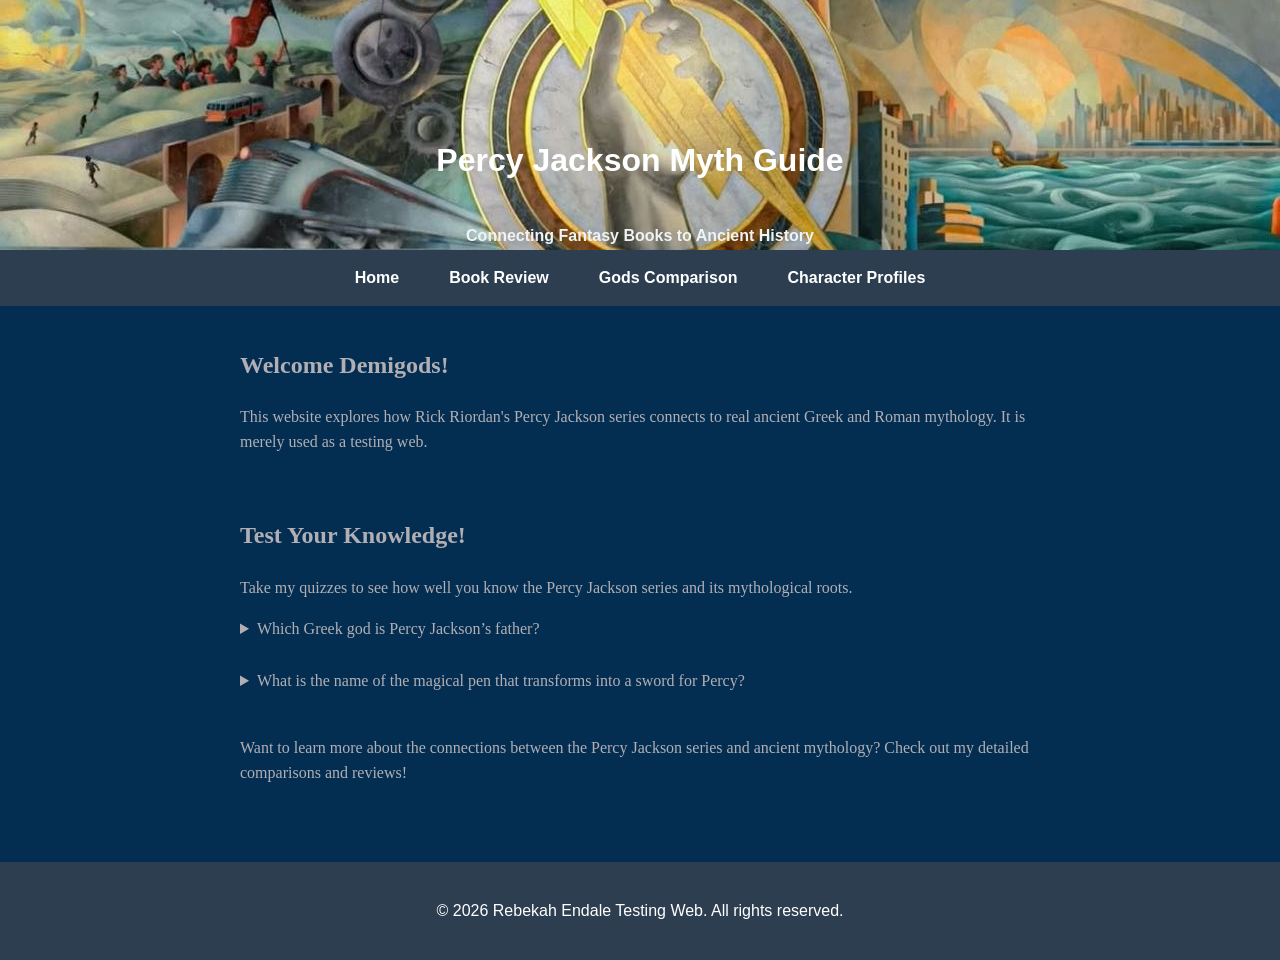
==== index.html @ eb33d8f5 "push it" ====
<!DOCTYPE html>
<html lang="en">
<head>
    <meta charset="UTF-8">
    <meta name="viewport" content="width=device-width, initial-scale=1.0">
    <meta name="description" content="A website that explores the connections between Rick Riordan's Percy Jackson series and ancient Greek and Roman mythology.">

<meta name="keywords"content="Percy Jackson, Greek Mythology, Gods Comparison, Book Review,Character Profiles" />
    <title>Percy Jackson Myth Guide</title>
    <link rel="stylesheet" href="./style.css">
</head>

<body>
    <header class="hero-header">
        <br><br><br><br><br>
        <h1 style=" color: rgb(255, 255, 255);">Percy Jackson Myth Guide</h1>
        <p style=" color: rgb(239, 243, 244);"><strong>Connecting Fantasy Books to Ancient History</strong></p>
    </header>

    <nav class="nav">
        <a href="./index.html">Home</a>
        <a href="./Review.html">Book Review</a>
        <a href="./gods.html">Gods Comparison</a>
        <a href="./profile.html">Character Profiles</a>
    </nav> 


    <main>
        <section class="intro">
        <h2>Welcome Demigods!</h2>
        <p style="font-size: 16px; font-family:inherit;">This website explores how Rick Riordan's Percy Jackson series connects to real ancient Greek and Roman mythology. It is merely used as a testing web.</p>
        </section>
       <br>
       <section class="questions">
        <h2>Test Your Knowledge!</h2>
        <p style="font-size: 16px; font-family:inherit;">Take my quizzes to see how well you know the Percy Jackson series and its mythological roots.</p>
       <details>
        <summary>Which Greek god is Percy Jackson’s father?</summary>
            <p>Percy Jackson’s father is Poseidon, the Greek god of the sea.</p>
        </details><br>
        <details>
            <summary>What is the name of the magical pen that transforms into a sword for Percy?</summary>
            <p>The magical pen that transforms into a sword for Percy is called Riptide.</p>
        </details><br>
        </section>
        <section class="instructions">
        <p>Want to learn more about the connections between the Percy Jackson series and ancient mythology? Check out my detailed comparisons and reviews!</p>
        </section>
    </main>
    <footer>
    <p>&copy; 2026 Rebekah Endale Testing Web. All rights reserved.</p>
    </footer>

    
</body>
</html>
---- style.css ----
body {
            font-family: Arial, sans-serif;
            margin: 0;
            padding: 0;
            background-color: #042e51;
            color: rgb(177, 175, 180);
            line-height: 1.6;
        }
        .hero-header {
           
            background-image: url('Percy.jpg');
            background-size: cover;
            background-position: center;
            height: 250px; 
            display: flex;
            flex-direction: column;
            justify-content: center;
            align-items: center;
            text-align: center;
            position: relative;
        }

        #header {
            font-size: 40px;
            Color: black;
            text-shadow: 2px 2px 4px rgba(0, 0, 0, 0.5);
        }
        .nav {
    background-color: #2c3e50;
    padding: 15px;
    display: flex;             
    justify-content: center;   
    gap: 50px; 
                
}
.nav a {
    color: rgb(255, 255, 255);
    text-decoration: none;
    font-weight: bold;
}
main {
    font-family: Cinzel, serif;
    padding: 20px;
    max-width: 800px;
    margin: 0 auto;
}
#float-container {
      float: left;          
      width: 250px;
      height: 300px;
      margin-right: 15px;
    }

}
.grid-container {
      display: grid;                               
      grid-template-columns: repeat(6, 1fr);       
      gap: 10px;
      grid: nowrap 
}
.grid-item {
        background-color: #f0f0f0;                    
        padding: 20px;                                
        text-align: center;                           
        border: 1px solid #0a0000;
        color:#0a0000
    }
.center-text {
    text-align: center;
    color: rgb(99, 112, 2);
    text-shadow: 1px 1px 2px rgba(0, 0, 0, 0.5);
}
.subtitle {
    font-size: 20px;
    color: rgb(99, 112, 2);
    font-style: italic;
    text-shadow: 1px 1px 2px rgba(0, 0, 0, 0.5);
    margin-top: -15px
}
.review-card {
    background: rgba(15, 23, 42, 0.6);
    border: 1px solid #334155;
    border-radius: 12px;
    padding: 25px;
    gap: 30px;
    box-shadow: 0 10px 25px rgba(0, 0, 0, 0.3);
    display: flex;
    align-items: flex-start;
    gap: 30px; 
    margin-top: 20px;
}
.review-details {
    flex: 1; 
}

.review-details h3 {
    color: #ffd700; 
    margin-top: 10px;
    margin-bottom: 5px;
}

.review-details p {
    color: #ffffff;
    line-height: 1.5;
}

.badge {
    color: #ffd700;
    font-weight: bold;
}
.profile-card {
    background: rgba(15, 23, 42, 0.6);
    border: 1px solid #334155;
    border-radius: 12px;
    padding: 25px;
    display: flex;
    gap: 30px;
    box-shadow: 0 10px 25px rgba(0, 0, 0, 0.3);
    align-items: flex-start;
    gap: 30px; 
    margin-top: 20px;
    flex-direction: row
}
.profile-content {
  display: flex;
  align-items: flex-start;
  flex-wrap: nowrap; 
  gap: 20px;               
}
.table-container {
    overflow-x: auto; 
    margin-top: 20px;
}

.gods-table {
    width: 100%;
    border-collapse: collapse;
    background-color: #f0f0f0;
    color: #0a0000;
}

.gods-table th, .gods-table td {
    border: 1px solid #0a0000;
    padding: 12px;
    text-align: left;
}

.gods-table th {
    background-color: #2c3e50;
    color: #ffffff;
}

footer {
    text-align: center;
    padding: 20px;
    background-color: #2c3e50;
    color: #ffffff;
    margin-top: 40px;
}
@media (max-width: 600px) {
    .profile-card, .review-card {
        flex-direction: column; 
        align-items: center;
        text-align: center;
    }

    .profile-img, .review-img {
        width: 180px;
    }

    .nav {
        gap: 10px;
    }
}

@media (min-width: 1400px) {
    main {
        max-width: 1200px;
    }

    body {
        font-size: 1.1rem;
    }
}
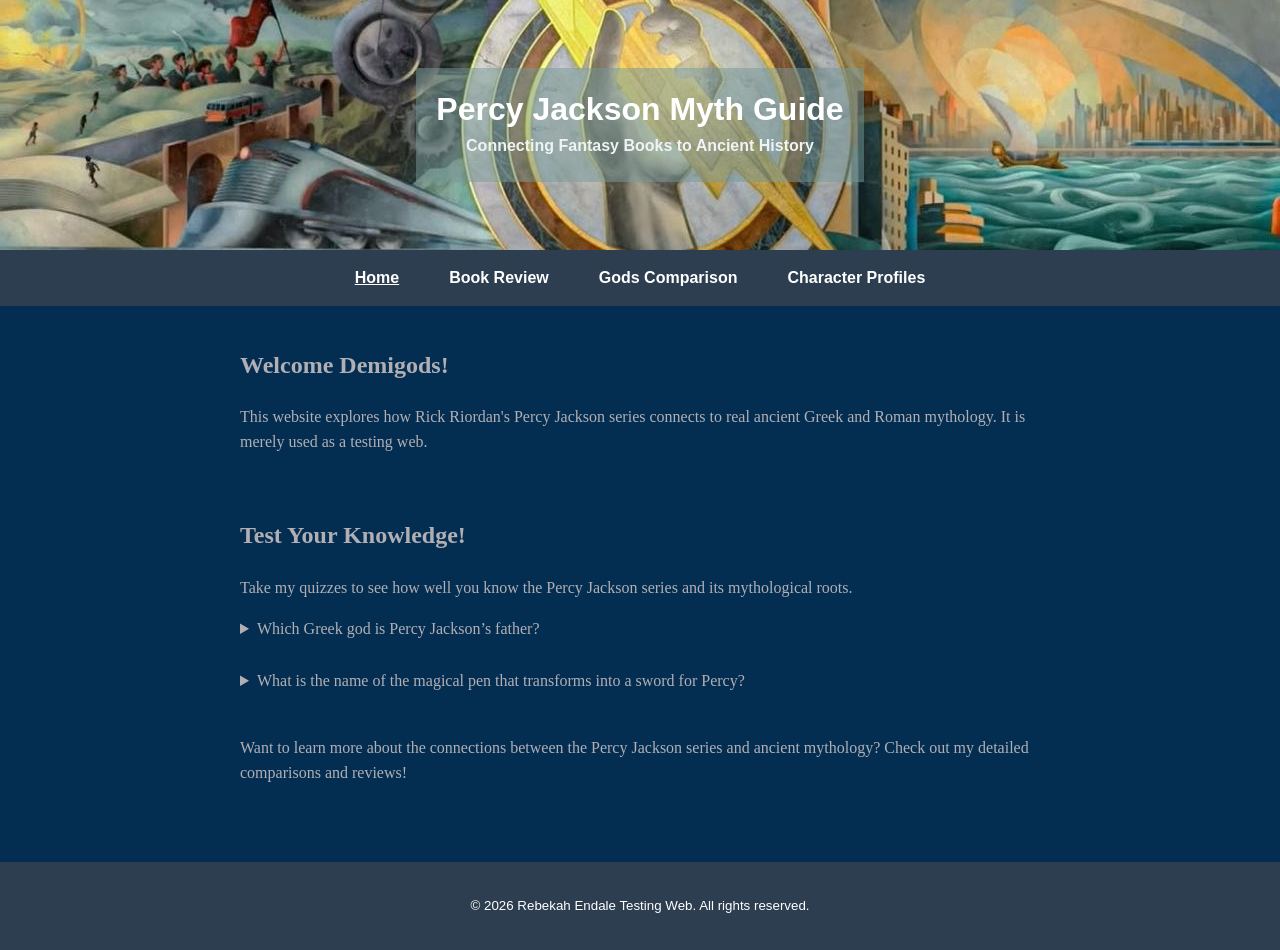
==== commit c29edb21: "too much bro" ====
--- a/index.html
+++ b/index.html
@@ -12,14 +12,15 @@
 
 <body>
     <header class="hero-header">
-        <br><br><br><br><br>
-        <h1 style=" color: rgb(255, 255, 255);">Percy Jackson Myth Guide</h1>
-        <p style=" color: rgb(239, 243, 244);"><strong>Connecting Fantasy Books to Ancient History</strong></p>
+        <div class="hero-padding">
+        <h1>Percy Jackson Myth Guide</h1>
+        <p>Connecting Fantasy Books to Ancient History</p>
+       </div>
     </header>
 
     <nav class="nav">
-        <a href="./index.html">Home</a>
-        <a href="./Review.html">Book Review</a>
+        <a href="./index.html" class="active">Home</a>
+        <a href="./review.html">Book Review</a>
         <a href="./gods.html">Gods Comparison</a>
         <a href="./profile.html">Character Profiles</a>
     </nav> 
--- a/style.css
+++ b/style.css
@@ -6,18 +6,37 @@
             color: rgb(177, 175, 180);
             line-height: 1.6;
         }
+
         .hero-header {
-           
+
             background-image: url('Percy.jpg');
             background-size: cover;
             background-position: center;
-            height: 250px; 
+            height: 250px;
             display: flex;
             flex-direction: column;
             justify-content: center;
             align-items: center;
             text-align: center;
             position: relative;
+        }
+
+        .hero-padding {
+            background-color: rgb(118 154 153 / 50%);
+            padding: 20px;
+        }
+
+        .hero-header h1 {
+            color: rgb(255, 255, 255);
+            line-height: 0;
+
+        }
+
+        .hero-header p {
+            color: rgb(239, 243, 244);
+            font-weight: bold;
+            line-height: 0;
+            padding-top: 1rem;
         }
 
         #header {
@@ -25,161 +44,182 @@
             Color: black;
             text-shadow: 2px 2px 4px rgba(0, 0, 0, 0.5);
         }
+
         .nav {
-    background-color: #2c3e50;
-    padding: 15px;
-    display: flex;             
-    justify-content: center;   
-    gap: 50px; 
-                
-}
-.nav a {
-    color: rgb(255, 255, 255);
-    text-decoration: none;
-    font-weight: bold;
-}
-main {
-    font-family: Cinzel, serif;
-    padding: 20px;
-    max-width: 800px;
-    margin: 0 auto;
-}
-#float-container {
-      float: left;          
-      width: 250px;
-      height: 300px;
-      margin-right: 15px;
-    }
-
-}
-.grid-container {
-      display: grid;                               
-      grid-template-columns: repeat(6, 1fr);       
-      gap: 10px;
-      grid: nowrap 
-}
-.grid-item {
-        background-color: #f0f0f0;                    
-        padding: 20px;                                
-        text-align: center;                           
-        border: 1px solid #0a0000;
-        color:#0a0000
-    }
-.center-text {
-    text-align: center;
-    color: rgb(99, 112, 2);
-    text-shadow: 1px 1px 2px rgba(0, 0, 0, 0.5);
-}
-.subtitle {
-    font-size: 20px;
-    color: rgb(99, 112, 2);
-    font-style: italic;
-    text-shadow: 1px 1px 2px rgba(0, 0, 0, 0.5);
-    margin-top: -15px
-}
-.review-card {
-    background: rgba(15, 23, 42, 0.6);
-    border: 1px solid #334155;
-    border-radius: 12px;
-    padding: 25px;
-    gap: 30px;
-    box-shadow: 0 10px 25px rgba(0, 0, 0, 0.3);
-    display: flex;
-    align-items: flex-start;
-    gap: 30px; 
-    margin-top: 20px;
-}
-.review-details {
-    flex: 1; 
-}
-
-.review-details h3 {
-    color: #ffd700; 
-    margin-top: 10px;
-    margin-bottom: 5px;
-}
-
-.review-details p {
-    color: #ffffff;
-    line-height: 1.5;
-}
-
-.badge {
-    color: #ffd700;
-    font-weight: bold;
-}
-.profile-card {
-    background: rgba(15, 23, 42, 0.6);
-    border: 1px solid #334155;
-    border-radius: 12px;
-    padding: 25px;
-    display: flex;
-    gap: 30px;
-    box-shadow: 0 10px 25px rgba(0, 0, 0, 0.3);
-    align-items: flex-start;
-    gap: 30px; 
-    margin-top: 20px;
-    flex-direction: row
-}
-.profile-content {
-  display: flex;
-  align-items: flex-start;
-  flex-wrap: nowrap; 
-  gap: 20px;               
-}
-.table-container {
-    overflow-x: auto; 
-    margin-top: 20px;
-}
-
-.gods-table {
-    width: 100%;
-    border-collapse: collapse;
-    background-color: #f0f0f0;
-    color: #0a0000;
-}
-
-.gods-table th, .gods-table td {
-    border: 1px solid #0a0000;
-    padding: 12px;
-    text-align: left;
-}
-
-.gods-table th {
-    background-color: #2c3e50;
-    color: #ffffff;
-}
-
-footer {
-    text-align: center;
-    padding: 20px;
-    background-color: #2c3e50;
-    color: #ffffff;
-    margin-top: 40px;
-}
-@media (max-width: 600px) {
-    .profile-card, .review-card {
-        flex-direction: column; 
-        align-items: center;
-        text-align: center;
-    }
-
-    .profile-img, .review-img {
-        width: 180px;
-    }
-
-    .nav {
-        gap: 10px;
-    }
-}
-
-@media (min-width: 1400px) {
-    main {
-        max-width: 1200px;
-    }
-
-    body {
-        font-size: 1.1rem;
-    }
-}
-    +            background-color: #2c3e50;
+            padding: 15px;
+            display: flex;
+            justify-content: center;
+            gap: 50px;
+        }
+
+        .nav a {
+            color: rgb(255, 255, 255);
+            text-decoration: none;
+            font-weight: bold;
+        }
+        .nav a:hover {
+            text-decoration: underline;
+        }
+        .nav a.active {
+            text-decoration: underline;
+        }
+
+        main {
+            font-family: Cinzel, serif;
+            padding: 20px;
+            max-width: 800px;
+            margin: 0 auto;
+        }
+
+        #float-container {
+            float: left;
+            width: 250px;
+            height: 300px;
+            margin-right: 15px;
+        }
+
+        .grid-container {
+            display: grid;
+            grid-template-columns: repeat(6, 1fr);
+            gap: 10px;
+            grid: nowrap
+        }
+
+        .grid-item {
+            background-color: #f0f0f0;
+            padding: 20px;
+            text-align: center;
+            border: 1px solid #0a0000;
+            color: #0a0000
+        }
+
+        .center-text {
+            text-align: center;
+            color: rgb(99, 112, 2);
+            text-shadow: 1px 1px 2px rgba(0, 0, 0, 0.5);
+        }
+
+        .subtitle {
+            font-size: 20px;
+            color: rgb(99, 112, 2);
+            font-style: italic;
+            text-shadow: 1px 1px 2px rgba(0, 0, 0, 0.5);
+            margin-top: -15px
+        }
+
+        .review-card {
+            background: rgba(15, 23, 42, 0.6);
+            border: 1px solid #334155;
+            border-radius: 12px;
+            padding: 25px;
+            gap: 30px;
+            box-shadow: 0 10px 25px rgba(0, 0, 0, 0.3);
+            display: flex;
+            align-items: flex-start;
+            gap: 30px;
+            margin-top: 20px;
+        }
+
+        .review-details {
+            flex: 1;
+        }
+
+        .review-details h3 {
+            color: #ffd700;
+            margin-top: 10px;
+            margin-bottom: 5px;
+        }
+
+        .review-details p {
+            color: #ffffff;
+            line-height: 1.5;
+        }
+
+        .badge {
+            color: #ffd700;
+            font-weight: bold;
+        }
+
+        .profile-card {
+            background: rgba(15, 23, 42, 0.6);
+            border: 1px solid #334155;
+            border-radius: 12px;
+            padding: 25px;
+            display: flex;
+            gap: 30px;
+            box-shadow: 0 10px 25px rgba(0, 0, 0, 0.3);
+            align-items: flex-start;
+            gap: 30px;
+            margin-top: 20px;
+            flex-direction: row
+        }
+
+        .profile-content {
+            display: flex;
+            align-items: flex-start;
+            flex-wrap: nowrap;
+            gap: 20px;
+        }
+
+        .table-container {
+            overflow-x: auto;
+            margin-top: 20px;
+        }
+
+        .gods-table {
+            width: 100%;
+            border-collapse: collapse;
+            background-color: #f0f0f0;
+            color: #0a0000;
+        }
+
+        .gods-table th,
+        .gods-table td {
+            border: 1px solid #0a0000;
+            padding: 12px;
+            text-align: left;
+        }
+
+        .gods-table th {
+            background-color: #2c3e50;
+            color: #ffffff;
+        }
+
+        footer {
+            text-align: center;
+            padding: 20px;
+            background-color: #2c3e50;
+            color: #ffffff;
+            margin-top: 40px;
+            font-size: smaller;
+        }
+
+        @media (max-width: 600px) {
+
+            .profile-card,
+            .review-card {
+                flex-direction: column;
+                align-items: center;
+                text-align: center;
+            }
+
+            .profile-img,
+            .review-img {
+                width: 180px;
+            }
+
+            .nav {
+                gap: 10px;
+            }
+        }
+
+        @media (min-width: 1400px) {
+            main {
+                max-width: 1200px;
+            }
+
+            body {
+                font-size: 1.1rem;
+            }
+        }
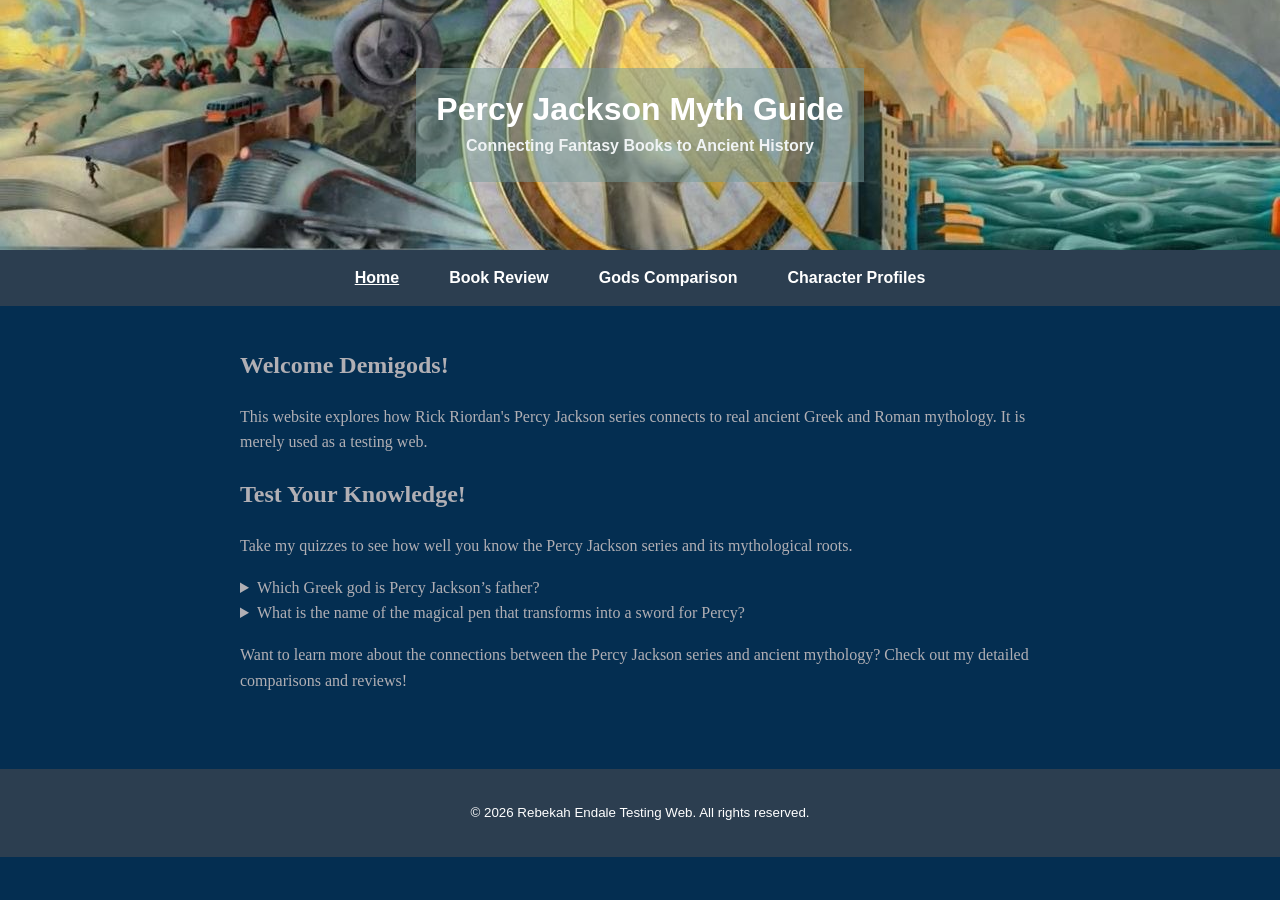
==== commit fd3adbdf: "additional things" ====
--- a/index.html
+++ b/index.html
@@ -31,18 +31,17 @@
         <h2>Welcome Demigods!</h2>
         <p style="font-size: 16px; font-family:inherit;">This website explores how Rick Riordan's Percy Jackson series connects to real ancient Greek and Roman mythology. It is merely used as a testing web.</p>
         </section>
-       <br>
        <section class="questions">
         <h2>Test Your Knowledge!</h2>
         <p style="font-size: 16px; font-family:inherit;">Take my quizzes to see how well you know the Percy Jackson series and its mythological roots.</p>
        <details>
         <summary>Which Greek god is Percy Jackson’s father?</summary>
             <p>Percy Jackson’s father is Poseidon, the Greek god of the sea.</p>
-        </details><br>
+        </details>
         <details>
             <summary>What is the name of the magical pen that transforms into a sword for Percy?</summary>
             <p>The magical pen that transforms into a sword for Percy is called Riptide.</p>
-        </details><br>
+        </details>
         </section>
         <section class="instructions">
         <p>Want to learn more about the connections between the Percy Jackson series and ancient mythology? Check out my detailed comparisons and reviews!</p>
--- a/style.css
+++ b/style.css
@@ -6,7 +6,6 @@
             color: rgb(177, 175, 180);
             line-height: 1.6;
         }
-
         .hero-header {
 
             background-image: url('Percy.jpg');
@@ -20,31 +19,26 @@
             text-align: center;
             position: relative;
         }
-
         .hero-padding {
             background-color: rgb(118 154 153 / 50%);
             padding: 20px;
         }
-
         .hero-header h1 {
             color: rgb(255, 255, 255);
             line-height: 0;
 
         }
-
         .hero-header p {
             color: rgb(239, 243, 244);
             font-weight: bold;
             line-height: 0;
             padding-top: 1rem;
         }
-
         #header {
             font-size: 40px;
             Color: black;
             text-shadow: 2px 2px 4px rgba(0, 0, 0, 0.5);
         }
-
         .nav {
             background-color: #2c3e50;
             padding: 15px;
@@ -52,7 +46,6 @@
             justify-content: center;
             gap: 50px;
         }
-
         .nav a {
             color: rgb(255, 255, 255);
             text-decoration: none;
@@ -64,28 +57,24 @@
         .nav a.active {
             text-decoration: underline;
         }
-
         main {
             font-family: Cinzel, serif;
             padding: 20px;
             max-width: 800px;
             margin: 0 auto;
         }
-
         #float-container {
             float: left;
             width: 250px;
             height: 300px;
             margin-right: 15px;
         }
-
         .grid-container {
             display: grid;
             grid-template-columns: repeat(6, 1fr);
             gap: 10px;
             grid: nowrap
         }
-
         .grid-item {
             background-color: #f0f0f0;
             padding: 20px;
@@ -93,21 +82,23 @@
             border: 1px solid #0a0000;
             color: #0a0000
         }
-
+        .book-review {
+            font-size: 36px;
+            color: rgb(177, 175, 180);
+            text-shadow: 1px 1px 2px rgba(0, 0, 0, 0.5);
+        }
         .center-text {
             text-align: center;
-            color: rgb(99, 112, 2);
+            color: rgb(255, 255, 255);
             text-shadow: 1px 1px 2px rgba(0, 0, 0, 0.5);
         }
-
         .subtitle {
             font-size: 20px;
-            color: rgb(99, 112, 2);
+            color: rgb(177, 175, 180);
             font-style: italic;
             text-shadow: 1px 1px 2px rgba(0, 0, 0, 0.5);
             margin-top: -15px
         }
-
         .review-card {
             background: rgba(15, 23, 42, 0.6);
             border: 1px solid #334155;
@@ -120,27 +111,22 @@
             gap: 30px;
             margin-top: 20px;
         }
-
         .review-details {
             flex: 1;
         }
-
         .review-details h3 {
             color: #ffd700;
             margin-top: 10px;
             margin-bottom: 5px;
         }
-
         .review-details p {
             color: #ffffff;
             line-height: 1.5;
         }
-
         .badge {
             color: #ffd700;
             font-weight: bold;
         }
-
         .profile-card {
             background: rgba(15, 23, 42, 0.6);
             border: 1px solid #334155;
@@ -154,38 +140,32 @@
             margin-top: 20px;
             flex-direction: row
         }
-
         .profile-content {
             display: flex;
             align-items: flex-start;
             flex-wrap: nowrap;
             gap: 20px;
         }
-
         .table-container {
             overflow-x: auto;
             margin-top: 20px;
         }
-
         .gods-table {
             width: 100%;
             border-collapse: collapse;
             background-color: #f0f0f0;
             color: #0a0000;
         }
-
         .gods-table th,
         .gods-table td {
             border: 1px solid #0a0000;
             padding: 12px;
             text-align: left;
         }
-
         .gods-table th {
             background-color: #2c3e50;
             color: #ffffff;
         }
-
         footer {
             text-align: center;
             padding: 20px;
@@ -194,7 +174,6 @@
             margin-top: 40px;
             font-size: smaller;
         }
-
         @media (max-width: 600px) {
 
             .profile-card,
@@ -208,12 +187,10 @@
             .review-img {
                 width: 180px;
             }
-
             .nav {
                 gap: 10px;
             }
         }
-
         @media (min-width: 1400px) {
             main {
                 max-width: 1200px;
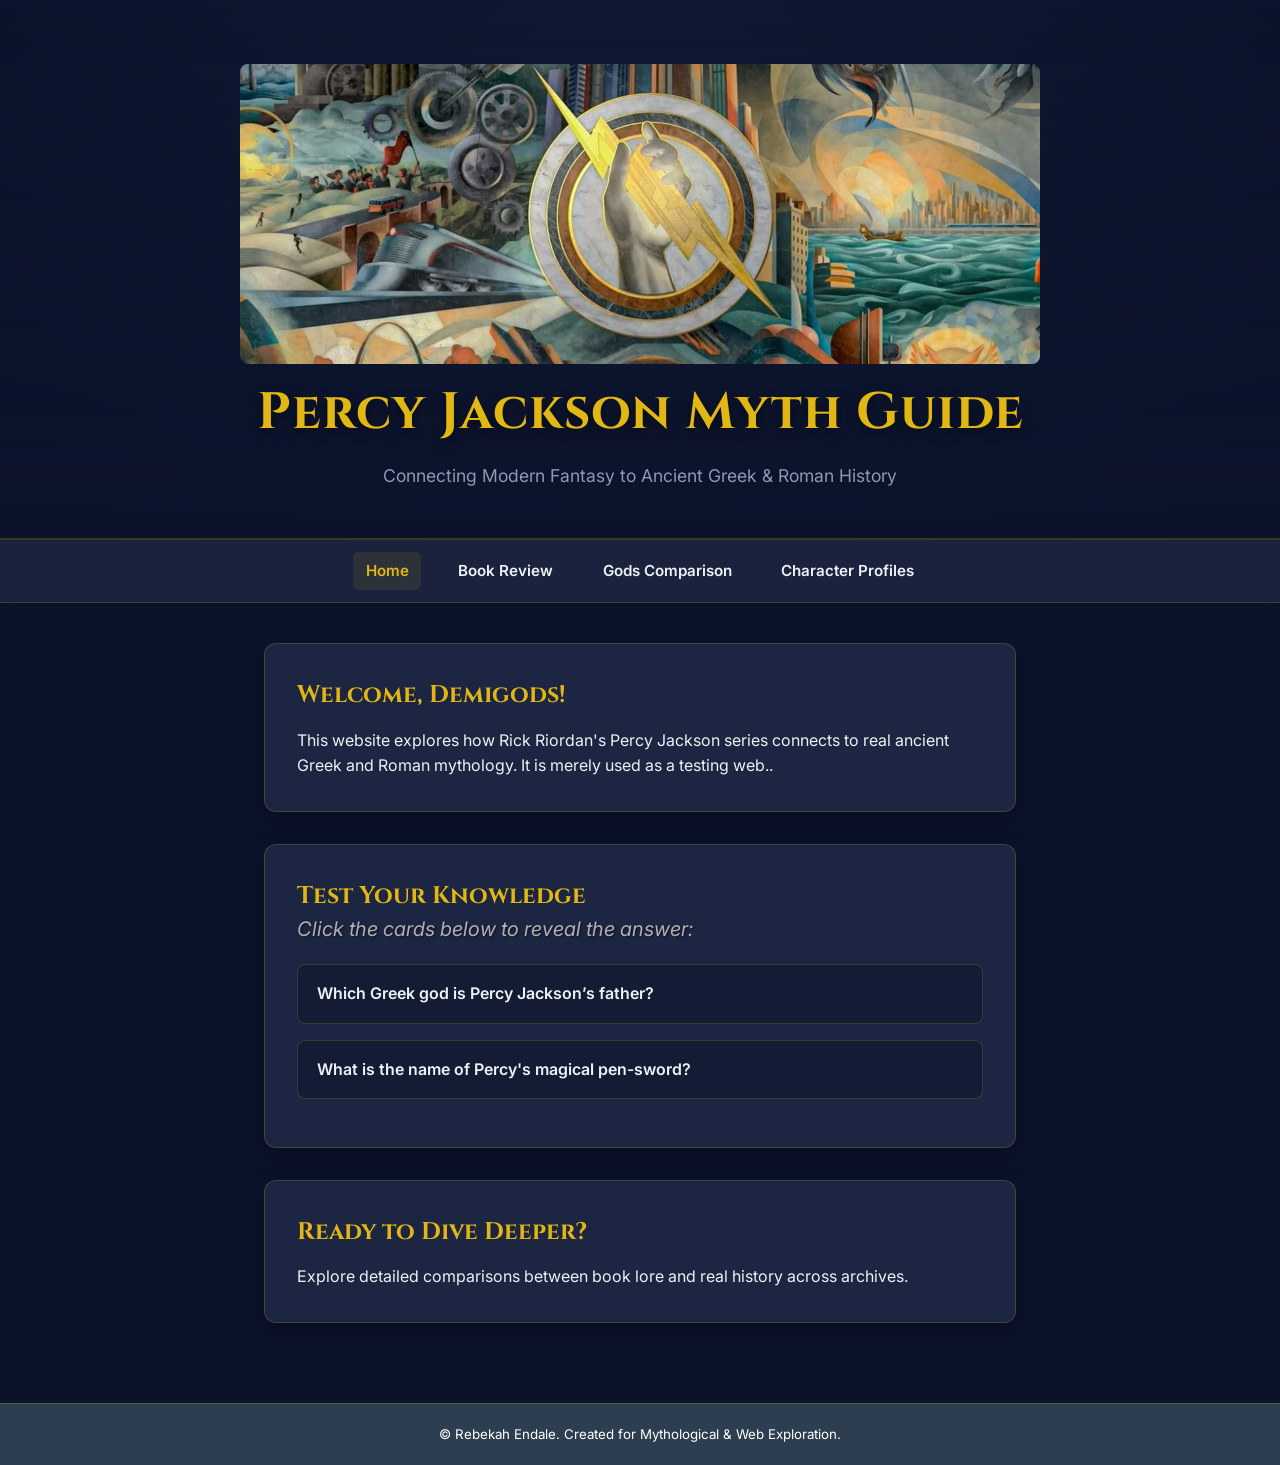
==== commit a11cc196: "REFORMATION" ====
--- a/index.html
+++ b/index.html
@@ -1,56 +1,75 @@
 <!DOCTYPE html>
 <html lang="en">
+
 <head>
     <meta charset="UTF-8">
     <meta name="viewport" content="width=device-width, initial-scale=1.0">
-    <meta name="description" content="A website that explores the connections between Rick Riordan's Percy Jackson series and ancient Greek and Roman mythology.">
-
-<meta name="keywords"content="Percy Jackson, Greek Mythology, Gods Comparison, Book Review,Character Profiles" />
     <title>Percy Jackson Myth Guide</title>
-    <link rel="stylesheet" href="./style.css">
+    <link rel="preconnect" href="https://fonts.googleapis.com">
+    <link rel="preconnect" href="https://fonts.gstatic.com" crossorigin>
+    <link
+        href="https://fonts.googleapis.com/css2?family=Cinzel:wght@600;700;900&family=Inter:wght@300;400;600&display=swap"
+        rel="stylesheet">
+    <link rel="stylesheet" href="style.css">
 </head>
 
 <body>
-    <header class="hero-header">
-        <div class="hero-padding">
-        <h1>Percy Jackson Myth Guide</h1>
-        <p>Connecting Fantasy Books to Ancient History</p>
-       </div>
+
+    <header class="hero">
+        <div class="hero-content">
+
+            <img src="Percy.jpg" alt="Percy Jackson" height="300" width="1000" class="hero-image">
+            <h1>Percy Jackson Myth Guide</h1>
+            <p>Connecting Modern Fantasy to Ancient Greek & Roman History</p>
+        </div>
     </header>
 
-    <nav class="nav">
-        <a href="./index.html" class="active">Home</a>
-        <a href="./review.html">Book Review</a>
-        <a href="./gods.html">Gods Comparison</a>
-        <a href="./profile.html">Character Profiles</a>
-    </nav> 
+    <nav class="navbar">
+        <div class="nav-container">
+            <a href="./index.html" class="active">Home</a>
+            <a href="./review.html">Book Review</a>
+            <a href="./gods.html">Gods Comparison</a>
+            <a href="./profile.html">Character Profiles</a>
+        </div>
+    </nav>
 
+    <main class="container">
+        <section class="card intro-card">
+            <h2>Welcome, Demigods!</h2>
+            <p>This website explores how Rick Riordan's Percy Jackson series connects to real ancient Greek and Roman
+                mythology. It is merely used as a testing web..</p>
+        </section>
 
-    <main>
-        <section class="intro">
-        <h2>Welcome Demigods!</h2>
-        <p style="font-size: 16px; font-family:inherit;">This website explores how Rick Riordan's Percy Jackson series connects to real ancient Greek and Roman mythology. It is merely used as a testing web.</p>
+        <section class="card quiz-section">
+            <h2>Test Your Knowledge</h2>
+            <p class="subtitle">Click the cards below to reveal the answer:</p>
+
+            <details class="quiz-item">
+                <summary>Which Greek god is Percy Jackson’s father?</summary>
+                <div class="quiz-answer">
+                    <p><strong>Poseidon</strong> — God of the Sea, storms, earthquakes, and horses.</p>
+                </div>
+            </details>
+
+            <details class="quiz-item">
+                <summary>What is the name of Percy's magical pen-sword?</summary>
+                <div class="quiz-answer">
+                    <p><strong>Anaklusmos (Riptide)</strong> — A celestial bronze sword that always returns to Percy's
+                        pocket as a ballpoint pen.</p>
+                </div>
+            </details>
         </section>
-       <section class="questions">
-        <h2>Test Your Knowledge!</h2>
-        <p style="font-size: 16px; font-family:inherit;">Take my quizzes to see how well you know the Percy Jackson series and its mythological roots.</p>
-       <details>
-        <summary>Which Greek god is Percy Jackson’s father?</summary>
-            <p>Percy Jackson’s father is Poseidon, the Greek god of the sea.</p>
-        </details>
-        <details>
-            <summary>What is the name of the magical pen that transforms into a sword for Percy?</summary>
-            <p>The magical pen that transforms into a sword for Percy is called Riptide.</p>
-        </details>
-        </section>
-        <section class="instructions">
-        <p>Want to learn more about the connections between the Percy Jackson series and ancient mythology? Check out my detailed comparisons and reviews!</p>
+
+        <section class="card cta-card">
+            <h2>Ready to Dive Deeper?</h2>
+            <p>Explore detailed comparisons between book lore and real history across archives.</p>
         </section>
     </main>
+
     <footer>
-    <p>&copy; 2026 Rebekah Endale Testing Web. All rights reserved.</p>
+        <p>&copy; Rebekah Endale. Created for Mythological & Web Exploration.</p>
     </footer>
 
-    
 </body>
+
 </html>
--- a/style.css
+++ b/style.css
@@ -1,202 +1,345 @@
-        body {
-            font-family: Arial, sans-serif;
-            margin: 0;
-            padding: 0;
-            background-color: #042e51;
-            color: rgb(177, 175, 180);
-            line-height: 1.6;
-        }
-        .hero-header {
-
-            background-image: url('Percy.jpg');
-            background-size: cover;
-            background-position: center;
-            height: 250px;
-            display: flex;
-            flex-direction: column;
-            justify-content: center;
-            align-items: center;
-            text-align: center;
-            position: relative;
-        }
-        .hero-padding {
-            background-color: rgb(118 154 153 / 50%);
-            padding: 20px;
-        }
-        .hero-header h1 {
-            color: rgb(255, 255, 255);
-            line-height: 0;
-
-        }
-        .hero-header p {
-            color: rgb(239, 243, 244);
-            font-weight: bold;
-            line-height: 0;
-            padding-top: 1rem;
-        }
-        #header {
-            font-size: 40px;
-            Color: black;
-            text-shadow: 2px 2px 4px rgba(0, 0, 0, 0.5);
-        }
-        .nav {
-            background-color: #2c3e50;
-            padding: 15px;
-            display: flex;
-            justify-content: center;
-            gap: 50px;
-        }
-        .nav a {
-            color: rgb(255, 255, 255);
-            text-decoration: none;
-            font-weight: bold;
-        }
-        .nav a:hover {
-            text-decoration: underline;
-        }
-        .nav a.active {
-            text-decoration: underline;
-        }
-        main {
-            font-family: Cinzel, serif;
-            padding: 20px;
-            max-width: 800px;
-            margin: 0 auto;
-        }
-        #float-container {
-            float: left;
-            width: 250px;
-            height: 300px;
-            margin-right: 15px;
-        }
-        .grid-container {
-            display: grid;
-            grid-template-columns: repeat(6, 1fr);
-            gap: 10px;
-            grid: nowrap
-        }
-        .grid-item {
-            background-color: #f0f0f0;
-            padding: 20px;
-            text-align: center;
-            border: 1px solid #0a0000;
-            color: #0a0000
-        }
-        .book-review {
-            font-size: 36px;
-            color: rgb(177, 175, 180);
-            text-shadow: 1px 1px 2px rgba(0, 0, 0, 0.5);
-        }
-        .center-text {
-            text-align: center;
-            color: rgb(255, 255, 255);
-            text-shadow: 1px 1px 2px rgba(0, 0, 0, 0.5);
-        }
-        .subtitle {
-            font-size: 20px;
-            color: rgb(177, 175, 180);
-            font-style: italic;
-            text-shadow: 1px 1px 2px rgba(0, 0, 0, 0.5);
-            margin-top: -15px
-        }
-        .review-card {
-            background: rgba(15, 23, 42, 0.6);
-            border: 1px solid #334155;
-            border-radius: 12px;
-            padding: 25px;
-            gap: 30px;
-            box-shadow: 0 10px 25px rgba(0, 0, 0, 0.3);
-            display: flex;
-            align-items: flex-start;
-            gap: 30px;
-            margin-top: 20px;
-        }
-        .review-details {
-            flex: 1;
-        }
-        .review-details h3 {
-            color: #ffd700;
-            margin-top: 10px;
-            margin-bottom: 5px;
-        }
-        .review-details p {
-            color: #ffffff;
-            line-height: 1.5;
-        }
-        .badge {
-            color: #ffd700;
-            font-weight: bold;
-        }
-        .profile-card {
-            background: rgba(15, 23, 42, 0.6);
-            border: 1px solid #334155;
-            border-radius: 12px;
-            padding: 25px;
-            display: flex;
-            gap: 30px;
-            box-shadow: 0 10px 25px rgba(0, 0, 0, 0.3);
-            align-items: flex-start;
-            gap: 30px;
-            margin-top: 20px;
-            flex-direction: row
-        }
-        .profile-content {
-            display: flex;
-            align-items: flex-start;
-            flex-wrap: nowrap;
-            gap: 20px;
-        }
-        .table-container {
-            overflow-x: auto;
-            margin-top: 20px;
-        }
-        .gods-table {
-            width: 100%;
-            border-collapse: collapse;
-            background-color: #f0f0f0;
-            color: #0a0000;
-        }
-        .gods-table th,
-        .gods-table td {
-            border: 1px solid #0a0000;
-            padding: 12px;
-            text-align: left;
-        }
-        .gods-table th {
-            background-color: #2c3e50;
-            color: #ffffff;
-        }
-        footer {
-            text-align: center;
-            padding: 20px;
-            background-color: #2c3e50;
-            color: #ffffff;
-            margin-top: 40px;
-            font-size: smaller;
-        }
-        @media (max-width: 600px) {
-
-            .profile-card,
-            .review-card {
-                flex-direction: column;
-                align-items: center;
-                text-align: center;
-            }
-
-            .profile-img,
-            .review-img {
-                width: 180px;
-            }
-            .nav {
-                gap: 10px;
-            }
-        }
-        @media (min-width: 1400px) {
-            main {
-                max-width: 1200px;
-            }
-
-            body {
-                font-size: 1.1rem;
-            }
-        }+       :root {
+           --bg-main: #0b132b;
+           --bg-card: #1c2541;
+           --text-primary: #edf2f4;
+           --text-secondary: #8d99ae;
+           --accent-gold: #e2b714;
+           --accent-gold-hover: #fcd34d;
+           --accent-blue: #3a86ff;
+           --border-color: rgba(226, 183, 20, 0.2);
+           --font-heading: 'Cinzel', serif;
+           --font-body: 'Inter', sans-serif;
+           --radius: 12px;
+       }
+
+       * {
+           box-sizing: border-box;
+           margin: 0;
+           padding: 0;
+       }
+
+       body {
+           background-color: var(--bg-main);
+           color: var(--text-primary);
+           font-family: var(--font-body);
+           line-height: 1.6;
+           min-height: 100vh;
+           display: flex;
+           flex-direction: column;
+       }
+
+       .hero {
+           background: linear-gradient(180deg, rgba(11, 19, 43, 0.6) 0%, var(--bg-main) 100%),
+               radial-gradient(circle at center, #1c2541 0%, #0b132b 100%);
+           padding: 4rem 1.5rem 3rem;
+           text-align: center;
+           border-bottom: 2px solid var(--border-color);
+       }
+
+       .hero-content {
+           max-width: 800px;
+           margin: 0 auto;
+       }
+
+       .badge {
+           display: inline-block;
+           background: rgba(226, 183, 20, 0.15);
+           color: var(--accent-gold);
+           border: 1px solid var(--accent-gold);
+           padding: 0.3rem 0.8rem;
+           border-radius: 50px;
+           font-size: 0.8rem;
+           letter-spacing: 2px;
+           text-transform: uppercase;
+           font-weight: 600;
+           margin-bottom: 1rem;
+       }
+       .hero h1 {
+           font-family: var(--font-heading);
+           font-size: clamp(2rem, 5vw, 3.2rem);
+           color: var(--accent-gold);
+           letter-spacing: 1px;
+           margin-bottom: 0.5rem;
+           text-shadow: 0 4px 12px rgba(0, 0, 0, 0.5);
+       }
+       .hero p {
+           color: var(--text-secondary);
+           font-size: 1.1rem;
+       }
+       .navbar {
+           background-color: rgba(28, 37, 65, 0.9);
+           backdrop-filter: blur(10px);
+           position: sticky;
+           top: 0;
+           z-index: 100;
+           border-bottom: 1px solid var(--border-color);
+       }
+       .nav-container {
+           max-width: 1000px;
+           margin: 0 auto;
+           display: flex;
+           justify-content: center;
+           gap: 1.5rem;
+           padding: 0.8rem 1rem;
+       }
+       .navbar a {
+           color: var(--text-primary);
+           text-decoration: none;
+           font-weight: 600;
+           font-size: 0.95rem;
+           padding: 0.4rem 0.8rem;
+           border-radius: 6px;
+           transition: all 0.2s ease;
+       }
+       .navbar a:hover,
+       .navbar a.active {
+           color: var(--accent-gold);
+           background: rgba(226, 183, 20, 0.1);
+       }
+       .container {
+           max-width: 800px;
+           margin: 2.5rem auto;
+           padding: 0 1.5rem;
+           flex: 1;
+           display: flex;
+           flex-direction: column;
+           gap: 2rem;
+       }
+       .card {
+           background-color: var(--bg-card);
+           border: 1px solid var(--border-color);
+           border-radius: var(--radius);
+           padding: 2rem;
+           box-shadow: 0 8px 24px rgba(0, 0, 0, 0.3);
+       }
+       .card h2 {
+           font-family: var(--font-heading);
+           color: var(--accent-gold);
+           margin-bottom: 0.8rem;
+       }
+       .subtitle {
+           color: var(--text-secondary);
+           margin-bottom: 1.2rem;
+           font-size: 0.95rem;
+       }
+       .hero-image,
+       .hero-banner-image {
+           width: 100%;
+           max-height: 300px;
+           object-fit: cover;
+           object-position: center;
+           border-radius: 8px;
+       }
+       .quiz-item {
+           background: rgba(11, 19, 43, 0.5);
+           border: 1px solid var(--border-color);
+           border-radius: 8px;
+           margin-bottom: 1rem;
+           overflow: hidden;
+           transition: border-color 0.2s ease;
+       }
+       .quiz-item:hover {
+           border-color: var(--accent-gold);
+       }
+       .quiz-item summary {
+           padding: 1rem 1.2rem;
+           font-weight: 600;
+           cursor: pointer;
+           list-style: none;
+           display: flex;
+           justify-content: space-between;
+           align-items: center;
+       }
+       .quiz-answer {
+           padding: 1rem 1.2rem;
+           border-top: 1px solid rgba(255, 255, 255, 0.05);
+           background: rgba(0, 0, 0, 0.2);
+           color: var(--text-secondary);
+       }
+       footer {
+           text-align: center;
+           padding: 2rem 1.5rem;
+           color: var(--text-secondary);
+           font-size: 0.85rem;
+           border-top: 1px solid var(--border-color);
+           margin-top: auto;
+       }
+       #float-container {
+           float: left;
+           width: 250px;
+           height: 300px;
+           margin-right: 15px;
+       }
+       .grid-container {
+           display: grid;
+           grid-template-columns: repeat(6, 1fr);
+           gap: 10px;
+           grid: nowrap
+       }
+       .grid-item {
+           background-color: #f0f0f0;
+           padding: 20px;
+           text-align: center;
+           border: 1px solid #0a0000;
+           color: #0a0000
+       }
+       .book-review {
+           font-family: var(--font-heading);
+           font-size: clamp(2rem, 5vw, 3.2rem);
+           color: var(--accent-gold);
+           letter-spacing: 1px;
+           margin-bottom: 0.5rem;
+           text-shadow: 0 4px 12px rgba(0, 0, 0, 0.5);
+           text-align: center;
+       }
+       .center-text {
+           text-align: center;
+           font-family: var(--font-heading);
+           font-size: clamp(2rem, 5vw, 3.2rem);
+           color: var(--accent-gold);
+           letter-spacing: 1px;
+           margin-bottom: 0.5rem;
+           text-shadow: 0 4px 12px rgba(0, 0, 0, 0.5);
+       }
+       .subtitle2 {
+           color: var(--text-secondary);
+           font-size: 1.1rem;
+           text-align: center;
+       }
+       .subtitle {
+           font-size: 20px;
+           color: rgb(177, 175, 180);
+           font-style: italic;
+           text-shadow: 1px 1px 2px rgba(0, 0, 0, 0.5);
+           margin-top: -15px
+       }
+       .review-card {
+           border: 1px solid #334155;
+           gap: 30px;
+           display: flex;
+           align-items: flex-start;
+           gap: 30px;
+           margin-top: 20px;
+           background-color: var(--bg-card);
+           border: 1px solid var(--border-color);
+           border-radius: var(--radius);
+           padding: 2rem;
+           box-shadow: 0 8px 24px rgba(0, 0, 0, 0.3);
+           max-width: 800px;
+           margin: 0 auto;
+           margin-bottom: 20px;
+       }
+       .review-details {
+           flex: 1;
+           border: 1px solid #334155;
+           gap: 30px;
+           display: flex;
+           align-items: flex-start;
+           margin-top: 20px;
+           background-color: var(--bg-card);
+           border: 1px solid var(--border-color);
+           border-radius: var(--radius);
+           padding: 2rem;
+           box-shadow: 0 8px 24px rgba(0, 0, 0, 0.3);
+           max-width: 800px;
+           margin: 0 auto;
+           margin-bottom: 20px;
+       }
+       .review-details h3 {
+           color: #ffd700;
+           margin-top: 10px;
+           margin-bottom: 5px;
+           text-align: center;
+       }
+       .review-details p {
+           color: #ffffff;
+           line-height: 1.5;
+       }
+       .badge {
+           color: #ffd700;
+           font-weight: bold;
+       }
+       .profile-card {
+           border: 1px solid #334155;
+           border-radius: 12px;
+           padding: 25px;
+           display: flex;
+           gap: 30px;
+           box-shadow: 0 10px 25px rgba(0, 0, 0, 0.3);
+           align-items: flex-start;
+           margin-top: 20px;
+           flex-direction: row;
+           background-color: var(--bg-card);
+           max-width: 800px;
+           margin: 0 auto;
+           margin-bottom: 20px;
+       }
+       .top {
+           text-align: center;
+           font-family: var(--font-heading);
+           font-size: clamp(2rem, 5vw, 3.2rem);
+           color: var(--accent-gold);
+           letter-spacing: 1px;
+           margin-bottom: 0.5rem;
+           text-shadow: 0 4px 12px rgba(0, 0, 0, 0.5);
+       }
+       .profile-content {
+           display: flex;
+           align-items: flex-start;
+           flex-wrap: nowrap;
+           gap: 20px;
+       }
+       .table-container {
+           overflow-x: auto;
+           margin-top: 20px;
+           max-width: 800px;
+           margin: 0 auto;
+       }
+       .gods-table {
+           width: 100%;
+           border-collapse: collapse;
+           background-color: #f0f0f0;
+           color: #0a0000;
+       }
+       .gods-table th,
+       .gods-table td {
+           border: 1px solid #0a0000;
+           padding: 12px;
+           text-align: left;
+       }
+       .gods-table th {
+           background-color: #2c3e50;
+           color: #ffffff;
+       }
+       footer {
+           text-align: center;
+           padding: 20px;
+           background-color: #2c3e50;
+           color: #ffffff;
+           margin-top: 40px;
+           font-size: smaller;
+       }
+       @media (max-width: 600px) {
+
+           .profile-card,
+           .review-card {
+               flex-direction: column;
+               align-items: center;
+               text-align: center;
+           }
+           .profile-img,
+           .review-img {
+               width: 180px;
+           }
+           .nav {
+               gap: 10px;
+           }
+       }
+       @media (min-width: 1400px) {
+           main {
+               max-width: 1200px;
+           }
+           body {
+               font-size: 1.1rem;
+           }
+       }
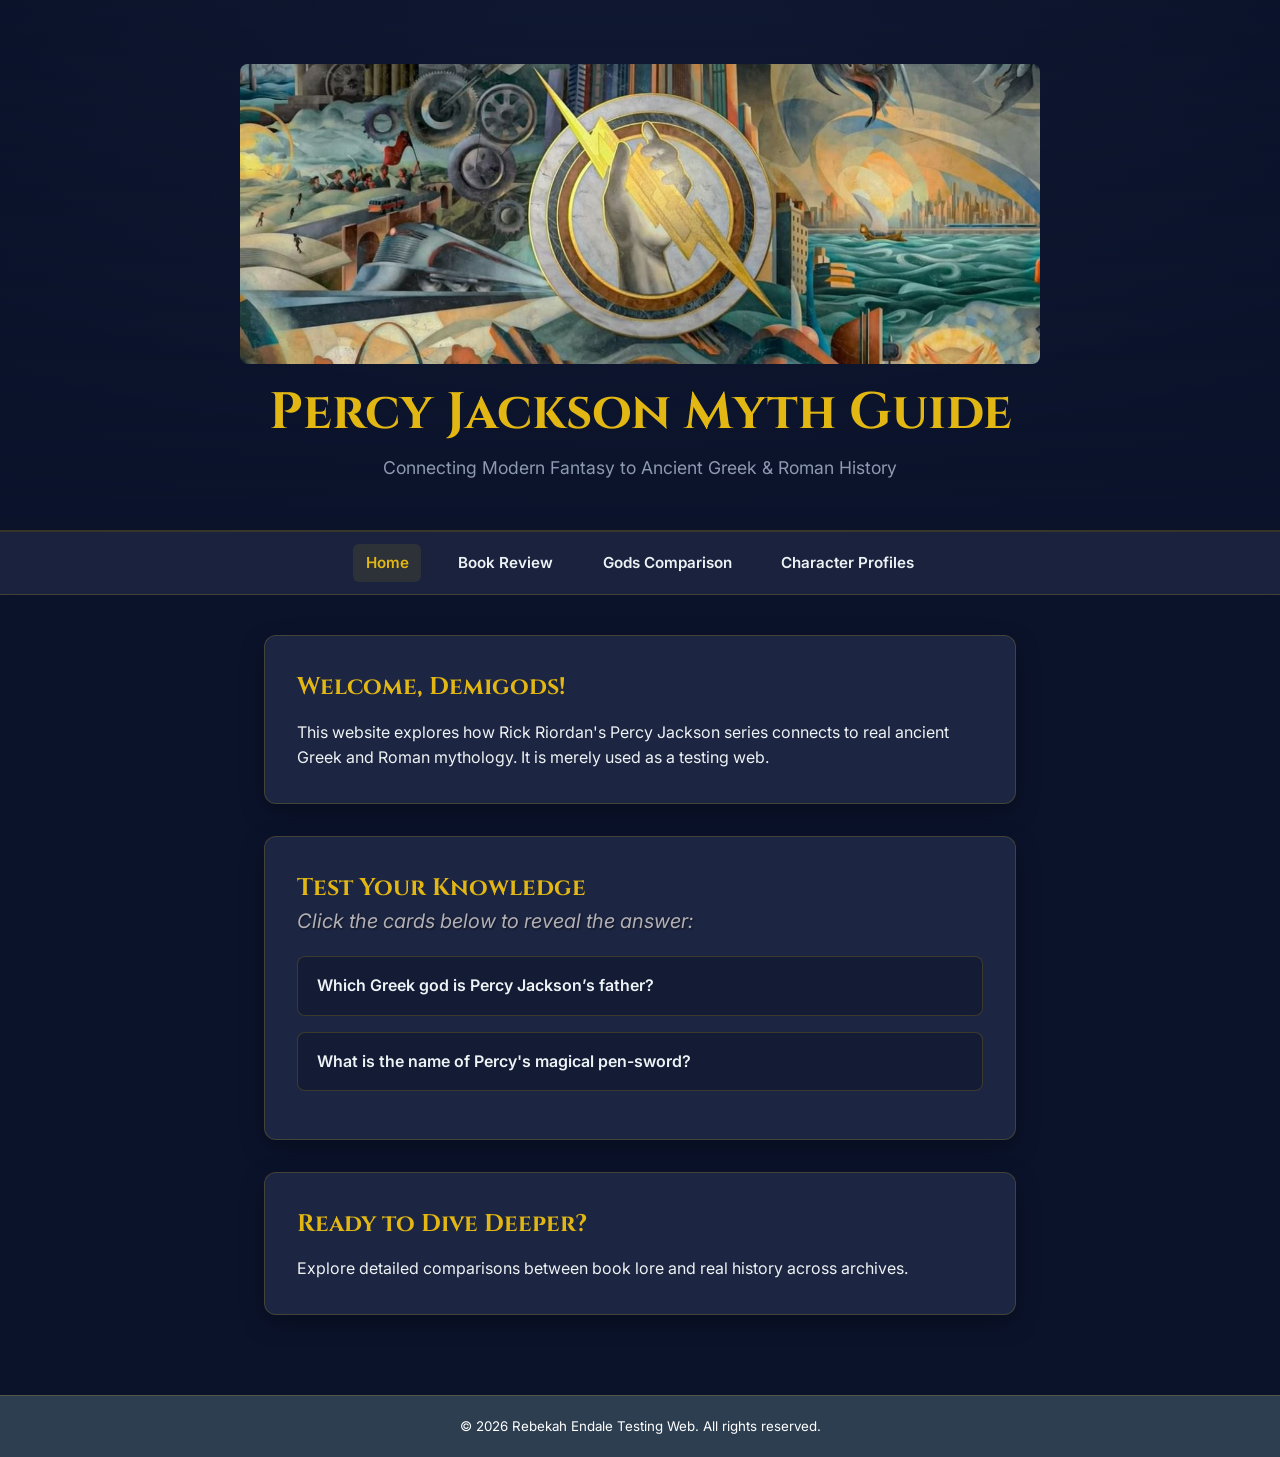
==== commit 4c8dd2a2: "few fixes" ====
--- a/index.html
+++ b/index.html
@@ -15,7 +15,7 @@
 
 <body>
 
-    <header class="hero">
+    <header class="hero-header">
         <div class="hero-content">
 
             <img src="Percy.jpg" alt="Percy Jackson" height="300" width="1000" class="hero-image">
@@ -24,7 +24,7 @@
         </div>
     </header>
 
-    <nav class="navbar">
+    <nav class="nav">
         <div class="nav-container">
             <a href="./index.html" class="active">Home</a>
             <a href="./review.html">Book Review</a>
@@ -37,7 +37,7 @@
         <section class="card intro-card">
             <h2>Welcome, Demigods!</h2>
             <p>This website explores how Rick Riordan's Percy Jackson series connects to real ancient Greek and Roman
-                mythology. It is merely used as a testing web..</p>
+                mythology. It is merely used as a testing web.</p>
         </section>
 
         <section class="card quiz-section">
@@ -67,7 +67,7 @@
     </main>
 
     <footer>
-        <p>&copy; Rebekah Endale. Created for Mythological & Web Exploration.</p>
+        <p>&copy; 2026 Rebekah Endale Testing Web. All rights reserved.</p>
     </footer>
 
 </body>
--- a/style.css
+++ b/style.css
@@ -28,7 +28,7 @@
            flex-direction: column;
        }
 
-       .hero {
+       .hero-header {
            background: linear-gradient(180deg, rgba(11, 19, 43, 0.6) 0%, var(--bg-main) 100%),
                radial-gradient(circle at center, #1c2541 0%, #0b132b 100%);
            padding: 4rem 1.5rem 3rem;
@@ -39,6 +39,12 @@
        .hero-content {
            max-width: 800px;
            margin: 0 auto;
+       }
+
+       .hero-header h1 {
+           font-family: var(--font-heading);
+           font-size: clamp(2rem, 5vw, 3.2rem);
+           color: var(--accent-gold);
        }
 
        .badge {
@@ -54,6 +60,7 @@
            font-weight: 600;
            margin-bottom: 1rem;
        }
+
        .hero h1 {
            font-family: var(--font-heading);
            font-size: clamp(2rem, 5vw, 3.2rem);
@@ -62,11 +69,13 @@
            margin-bottom: 0.5rem;
            text-shadow: 0 4px 12px rgba(0, 0, 0, 0.5);
        }
-       .hero p {
+
+       .hero-header p {
            color: var(--text-secondary);
            font-size: 1.1rem;
        }
-       .navbar {
+
+       .nav {
            background-color: rgba(28, 37, 65, 0.9);
            backdrop-filter: blur(10px);
            position: sticky;
@@ -74,6 +83,7 @@
            z-index: 100;
            border-bottom: 1px solid var(--border-color);
        }
+
        .nav-container {
            max-width: 1000px;
            margin: 0 auto;
@@ -82,7 +92,8 @@
            gap: 1.5rem;
            padding: 0.8rem 1rem;
        }
-       .navbar a {
+
+       .nav a {
            color: var(--text-primary);
            text-decoration: none;
            font-weight: 600;
@@ -91,11 +102,13 @@
            border-radius: 6px;
            transition: all 0.2s ease;
        }
-       .navbar a:hover,
-       .navbar a.active {
+
+       .nav a:hover,
+       .nav a.active {
            color: var(--accent-gold);
            background: rgba(226, 183, 20, 0.1);
        }
+
        .container {
            max-width: 800px;
            margin: 2.5rem auto;
@@ -105,6 +118,7 @@
            flex-direction: column;
            gap: 2rem;
        }
+
        .card {
            background-color: var(--bg-card);
            border: 1px solid var(--border-color);
@@ -112,16 +126,19 @@
            padding: 2rem;
            box-shadow: 0 8px 24px rgba(0, 0, 0, 0.3);
        }
+
        .card h2 {
            font-family: var(--font-heading);
            color: var(--accent-gold);
            margin-bottom: 0.8rem;
        }
+
        .subtitle {
            color: var(--text-secondary);
            margin-bottom: 1.2rem;
            font-size: 0.95rem;
        }
+
        .hero-image,
        .hero-banner-image {
            width: 100%;
@@ -130,6 +147,7 @@
            object-position: center;
            border-radius: 8px;
        }
+
        .quiz-item {
            background: rgba(11, 19, 43, 0.5);
            border: 1px solid var(--border-color);
@@ -138,9 +156,11 @@
            overflow: hidden;
            transition: border-color 0.2s ease;
        }
+
        .quiz-item:hover {
            border-color: var(--accent-gold);
        }
+
        .quiz-item summary {
            padding: 1rem 1.2rem;
            font-weight: 600;
@@ -150,12 +170,14 @@
            justify-content: space-between;
            align-items: center;
        }
+
        .quiz-answer {
            padding: 1rem 1.2rem;
            border-top: 1px solid rgba(255, 255, 255, 0.05);
            background: rgba(0, 0, 0, 0.2);
            color: var(--text-secondary);
        }
+
        footer {
            text-align: center;
            padding: 2rem 1.5rem;
@@ -164,18 +186,21 @@
            border-top: 1px solid var(--border-color);
            margin-top: auto;
        }
+
        #float-container {
            float: left;
            width: 250px;
            height: 300px;
            margin-right: 15px;
        }
+
        .grid-container {
            display: grid;
            grid-template-columns: repeat(6, 1fr);
            gap: 10px;
            grid: nowrap
        }
+
        .grid-item {
            background-color: #f0f0f0;
            padding: 20px;
@@ -183,6 +208,7 @@
            border: 1px solid #0a0000;
            color: #0a0000
        }
+
        .book-review {
            font-family: var(--font-heading);
            font-size: clamp(2rem, 5vw, 3.2rem);
@@ -192,6 +218,7 @@
            text-shadow: 0 4px 12px rgba(0, 0, 0, 0.5);
            text-align: center;
        }
+
        .center-text {
            text-align: center;
            font-family: var(--font-heading);
@@ -201,11 +228,13 @@
            margin-bottom: 0.5rem;
            text-shadow: 0 4px 12px rgba(0, 0, 0, 0.5);
        }
+
        .subtitle2 {
            color: var(--text-secondary);
            font-size: 1.1rem;
            text-align: center;
        }
+
        .subtitle {
            font-size: 20px;
            color: rgb(177, 175, 180);
@@ -213,6 +242,7 @@
            text-shadow: 1px 1px 2px rgba(0, 0, 0, 0.5);
            margin-top: -15px
        }
+
        .review-card {
            border: 1px solid #334155;
            gap: 30px;
@@ -228,7 +258,9 @@
            max-width: 800px;
            margin: 0 auto;
            margin-bottom: 20px;
-       }
+
+       }
+
        .review-details {
            flex: 1;
            border: 1px solid #334155;
@@ -245,20 +277,24 @@
            margin: 0 auto;
            margin-bottom: 20px;
        }
+
        .review-details h3 {
            color: #ffd700;
            margin-top: 10px;
            margin-bottom: 5px;
            text-align: center;
        }
+
        .review-details p {
            color: #ffffff;
            line-height: 1.5;
        }
+
        .badge {
            color: #ffd700;
            font-weight: bold;
        }
+
        .profile-card {
            border: 1px solid #334155;
            border-radius: 12px;
@@ -274,6 +310,7 @@
            margin: 0 auto;
            margin-bottom: 20px;
        }
+
        .top {
            text-align: center;
            font-family: var(--font-heading);
@@ -283,34 +320,40 @@
            margin-bottom: 0.5rem;
            text-shadow: 0 4px 12px rgba(0, 0, 0, 0.5);
        }
+
        .profile-content {
            display: flex;
            align-items: flex-start;
            flex-wrap: nowrap;
            gap: 20px;
        }
+
        .table-container {
            overflow-x: auto;
            margin-top: 20px;
            max-width: 800px;
            margin: 0 auto;
        }
+
        .gods-table {
            width: 100%;
            border-collapse: collapse;
            background-color: #f0f0f0;
            color: #0a0000;
        }
+
        .gods-table th,
        .gods-table td {
            border: 1px solid #0a0000;
            padding: 12px;
            text-align: left;
        }
+
        .gods-table th {
            background-color: #2c3e50;
            color: #ffffff;
        }
+
        footer {
            text-align: center;
            padding: 20px;
@@ -319,6 +362,7 @@
            margin-top: 40px;
            font-size: smaller;
        }
+
        @media (max-width: 600px) {
 
            .profile-card,
@@ -327,18 +371,22 @@
                align-items: center;
                text-align: center;
            }
+
            .profile-img,
            .review-img {
                width: 180px;
            }
+
            .nav {
                gap: 10px;
            }
        }
+
        @media (min-width: 1400px) {
            main {
                max-width: 1200px;
            }
+
            body {
                font-size: 1.1rem;
            }
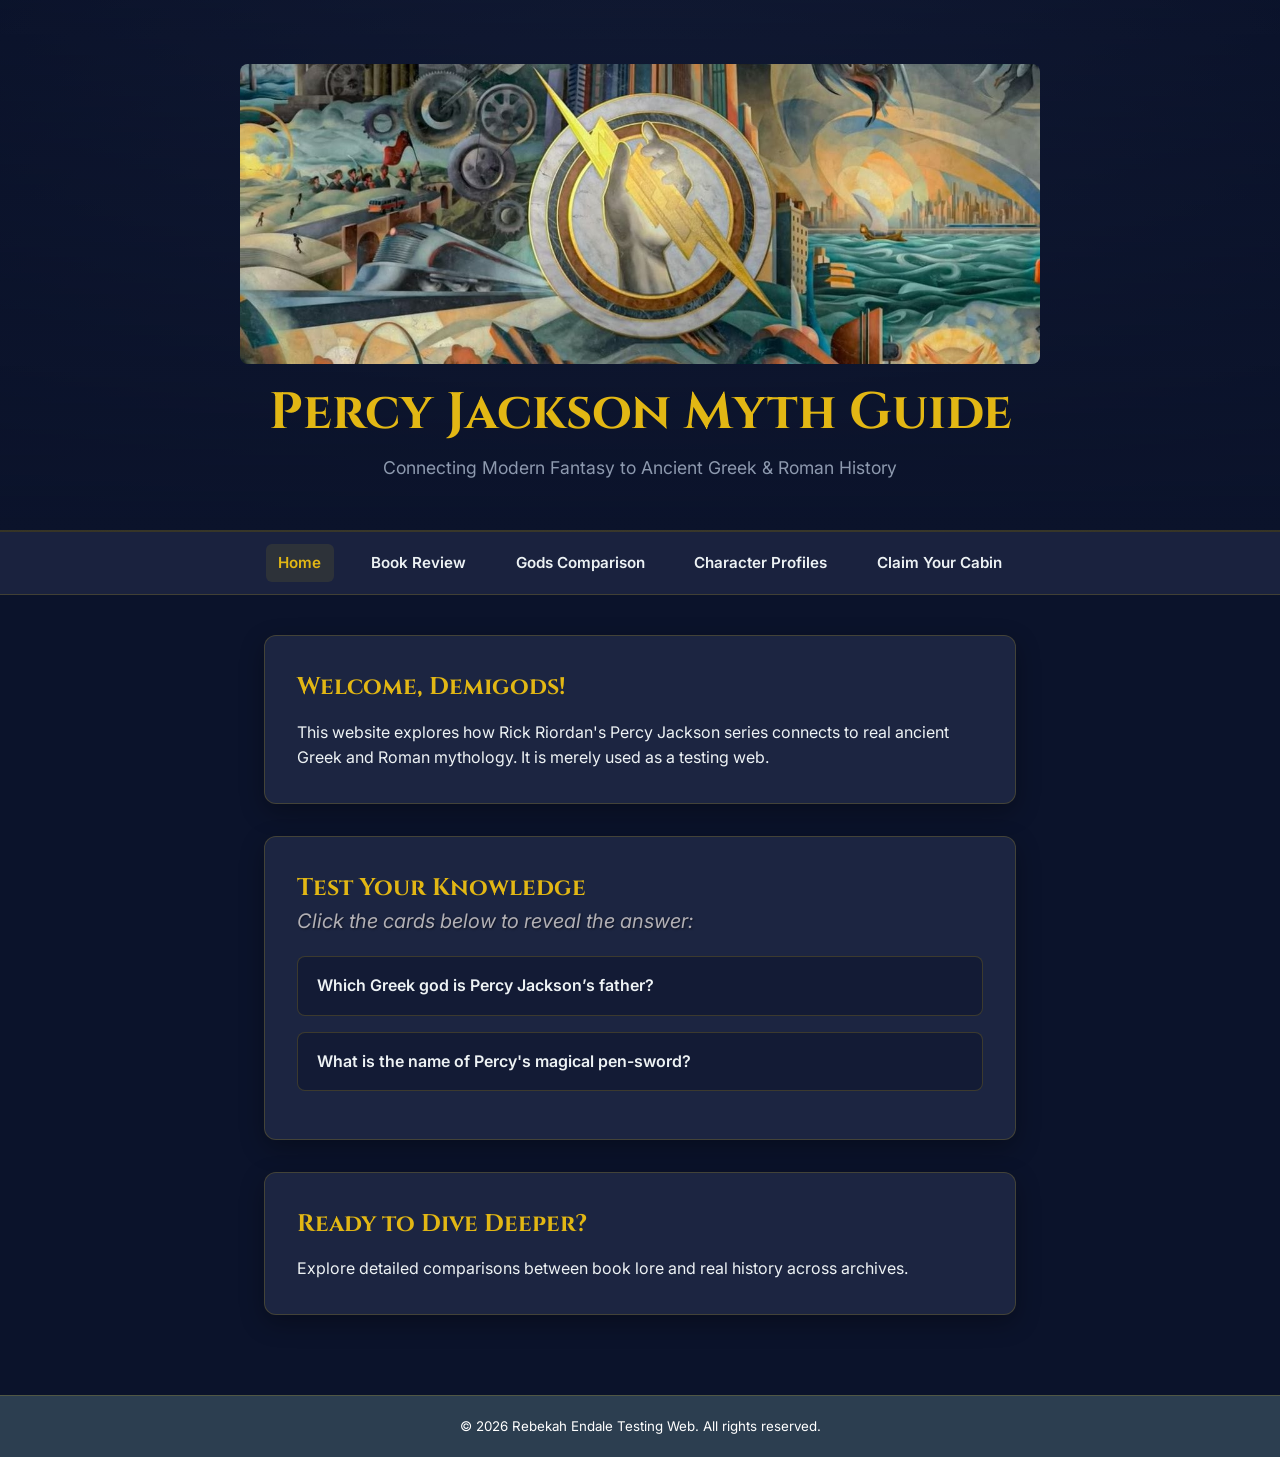
==== commit 8018cacc: "added a form" ====
--- a/index.html
+++ b/index.html
@@ -30,6 +30,7 @@
             <a href="./review.html">Book Review</a>
             <a href="./gods.html">Gods Comparison</a>
             <a href="./profile.html">Character Profiles</a>
+            <a href="./cabin.html">Claim Your Cabin</a>
         </div>
     </nav>
 
--- a/style.css
+++ b/style.css
@@ -363,6 +363,86 @@
            font-size: smaller;
        }
 
+       .form-container {
+           max-width: 500px;
+           margin: 0 auto;
+           padding: 20px;
+           background-color: var(--bg-card);
+           border: 1px solid var(--border-color);
+           border-radius: var(--radius);
+           box-shadow: 0 8px 24px rgba(0, 0, 0, 0.3);
+           margin-top: 30px;
+       }
+
+       .form-container h2 {
+           font-family: var(--font-heading);
+           color: var(--accent-gold);
+           margin-top: 0;
+           margin-bottom: 12px;
+           text-align: center;
+       }
+
+       .form-container p {
+           text-align: center;
+           margin-bottom: 24px;
+
+       }
+
+       form {
+           display: flex;
+           flex-direction: column;
+           gap: 16px;
+       }
+
+       label {
+           font-family: 'Inter', sans-serif;
+           font-weight: 600;
+           font-size: 0.95rem;
+       }
+
+       input[type="text"],
+       input[type="email"],
+       select,
+       textarea {
+           width: 100%;
+           padding: 10px 12px;
+           border: 1px solid #ccc;
+           border-radius: 4px;
+           font-family: 'Inter', sans-serif;
+           font-size: 1rem;
+           box-sizing: border-box;
+       }
+
+       input:focus,
+       select:focus,
+       textarea:focus {
+           outline: none;
+           border-color: #0056b3;
+           box-shadow: 0 0 4px rgba(0, 86, 179, 0.4);
+       }
+
+       .submit-btn {
+           display: block;
+           text-align: center;
+           margin-top: 10px;
+           padding: 12px 20px;
+           background-color: #0056b3;
+           color: #ffffff;
+           font-family: 'Inter', sans-serif;
+           font-weight: 600;
+           font-size: 1rem;
+           border-radius: 4px;
+           cursor: pointer;
+           user-select: none;
+           transition: background-color 0.2s ease;
+       }
+
+       .submit-btn:hover {
+           background-color: #003d80;
+       }
+
+
+
        @media (max-width: 600px) {
 
            .profile-card,
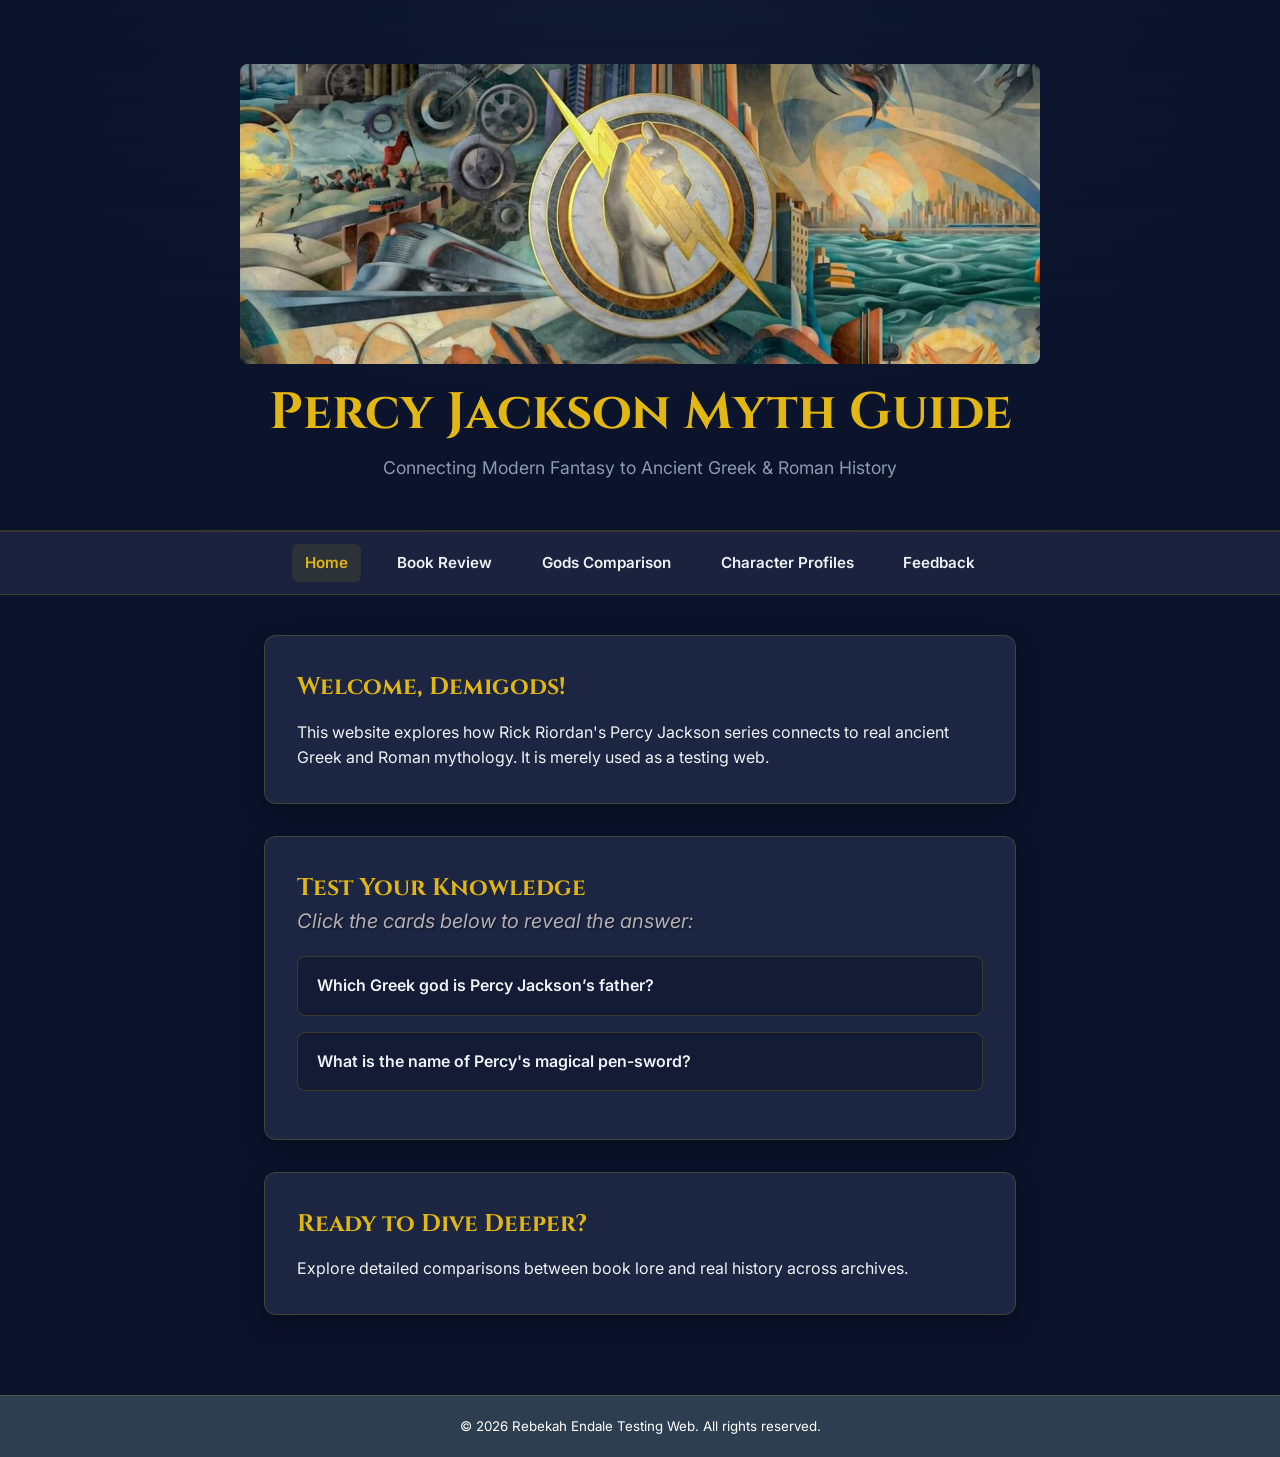
==== commit 10de0ac5: "bit" ====
--- a/index.html
+++ b/index.html
@@ -4,6 +4,8 @@
 <head>
     <meta charset="UTF-8">
     <meta name="viewport" content="width=device-width, initial-scale=1.0">
+    <meta name="description" content="Explore how Rick Riordan's Percy Jackson series connects to real ancient Greek and Roman mythology.">
+<meta name="keywords" content="Percy Jackson, Greek mythology, Camp Half-Blood, demigods, Rick Riordan, Roman mythology">
     <title>Percy Jackson Myth Guide</title>
     <link rel="preconnect" href="https://fonts.googleapis.com">
     <link rel="preconnect" href="https://fonts.gstatic.com" crossorigin>
@@ -30,7 +32,7 @@
             <a href="./review.html">Book Review</a>
             <a href="./gods.html">Gods Comparison</a>
             <a href="./profile.html">Character Profiles</a>
-            <a href="./cabin.html">Claim Your Cabin</a>
+            <a href="./cabin.html">Feedback</a>
         </div>
     </nav>
 
--- a/style.css
+++ b/style.css
@@ -310,6 +310,12 @@
            margin: 0 auto;
            margin-bottom: 20px;
        }
+       .profile-content:hover {
+              transform: translateY(-5px);
+              transition: transform 0.3s ease;
+              box-shadow: inset 0 0 10px rgba(1, 26, 76, 0.2)   ;
+
+       }
 
        .top {
            text-align: center;
